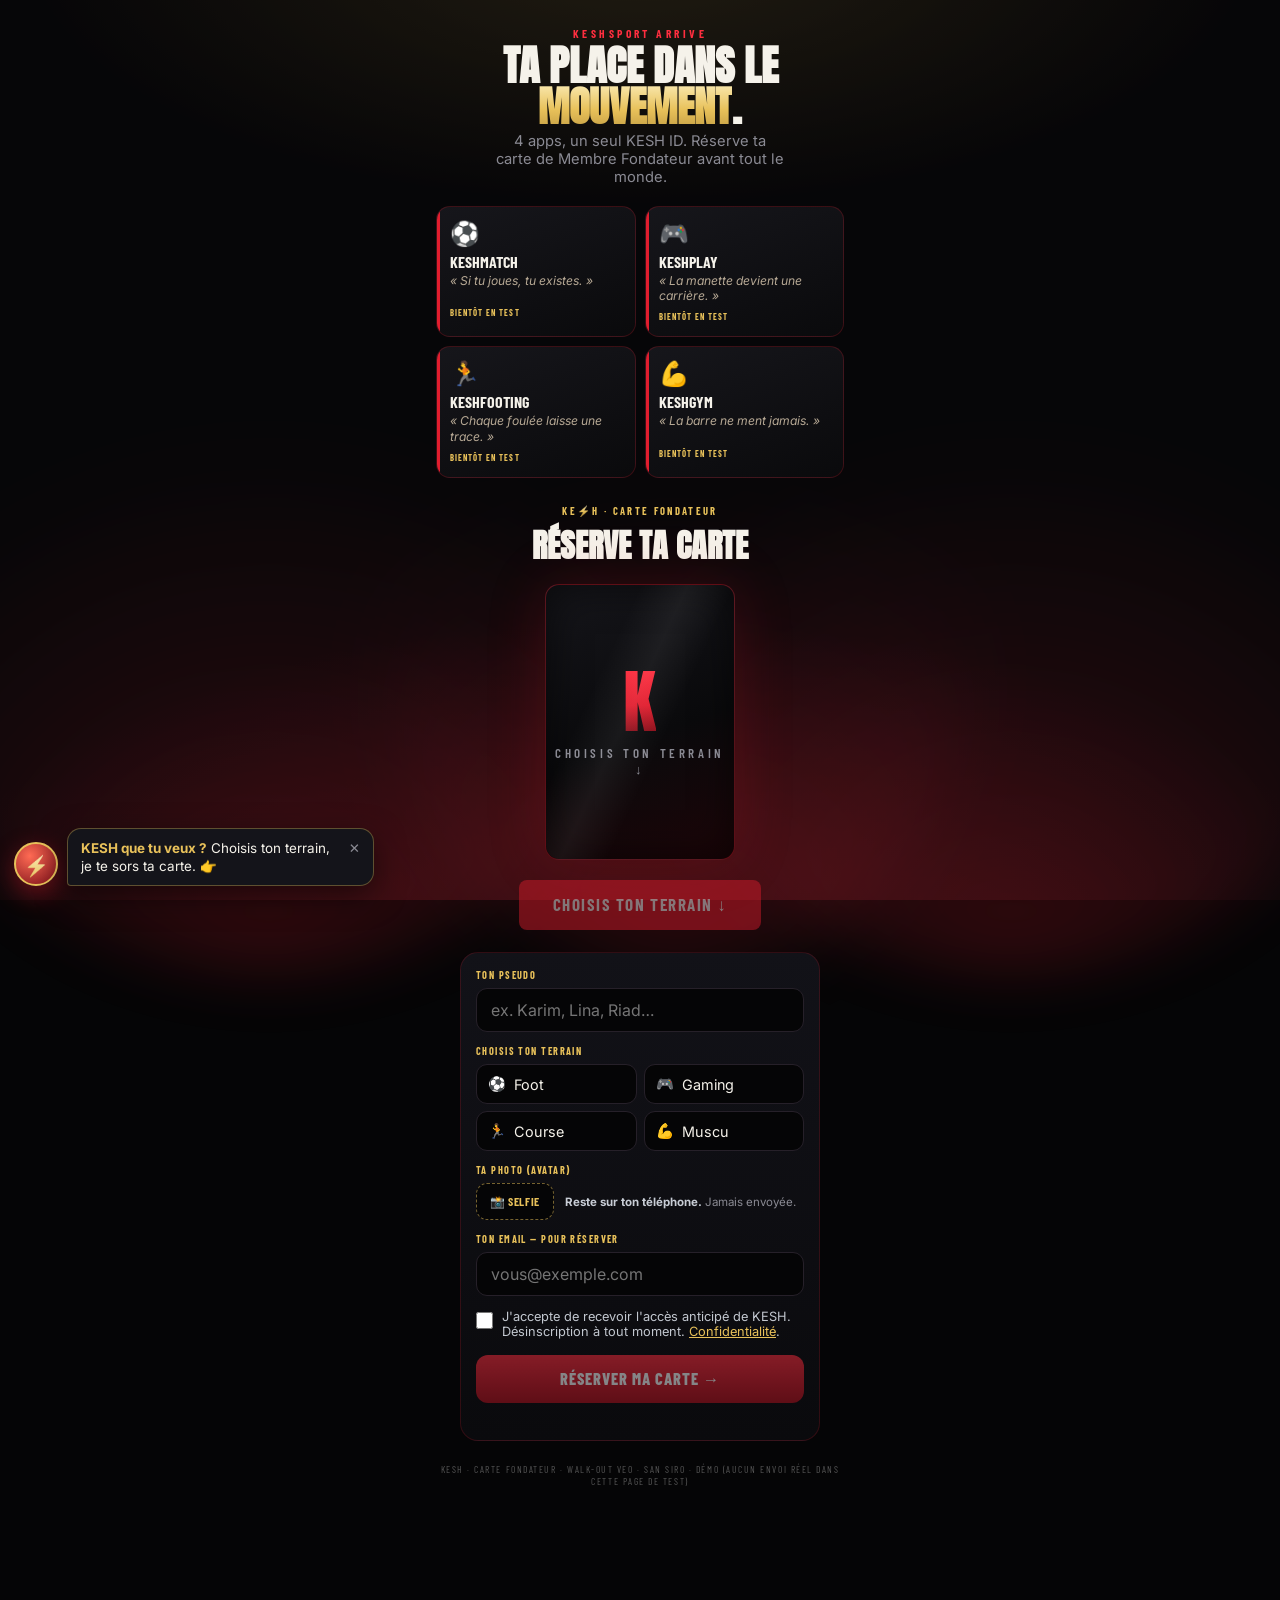
==== carte.html @ b1df979d "feat(carte): présentation Carte Fondateur — walk-out Veo + art San Siro + carte FUT honnête - page /" ====
<!doctype html>
<html lang="fr">
<head>
<meta charset="utf-8">
<meta name="viewport" content="width=device-width, initial-scale=1, viewport-fit=cover">
<title>KESH — Réserve ta carte de Membre Fondateur</title>
<meta name="robots" content="noindex">
<link rel="icon" href="/favicon.svg" type="image/svg+xml">
<meta name="theme-color" content="#050506">
<link rel="preconnect" href="https://fonts.googleapis.com">
<link rel="preconnect" href="https://fonts.gstatic.com" crossorigin>
<link href="https://fonts.googleapis.com/css2?family=Anton&family=Barlow+Condensed:wght@500;600;700;800&family=Inter:wght@400;500;600&family=JetBrains+Mono:wght@500;700&display=swap" rel="stylesheet">
<style>
  :root{
    --noir:#050506; --rouge:#E11D2E; --rouge-vif:#FF2E3F; --or:#E8C15A; --or-fonce:#B8923B;
    --blanc:#F5F2EA; --gris:#8A8A93;
    --anton:"Anton",sans-serif; --cond:"Barlow Condensed",sans-serif; --sans:"Inter",system-ui,sans-serif; --mono:"JetBrains Mono",monospace;
  }
  *{margin:0;padding:0;box-sizing:border-box}
  body{background:var(--noir);color:var(--blanc);font-family:var(--sans);min-height:100vh;overflow-x:hidden;position:relative;-webkit-font-smoothing:antialiased}
  .wrap{max-width:440px;margin:0 auto;padding:26px 16px 130px;position:relative;z-index:2}
  .bolt{color:transparent;background:linear-gradient(180deg,#fff6cc,var(--or) 55%,var(--or-fonce));-webkit-background-clip:text;background-clip:text}

  /* ===== SCÈNE par app (KeshSport défaut → Match/Play/Course/Muscu) ===== */
  .stadium{position:fixed;inset:0;pointer-events:none;z-index:0;opacity:.6;transition:opacity 1s ease;
    background:radial-gradient(92% 60% at 50% 106%, rgba(225,29,46,.4), transparent 62%),radial-gradient(80% 48% at 50% -6%, rgba(232,193,90,.2), transparent 60%),#08070a}
  .stadium.on{opacity:1}
  .stadium[data-app="KeshMatch"]{background:linear-gradient(180deg,rgba(5,5,6,.68),rgba(5,5,6,.4) 42%,rgba(22,3,6,.86)),url("assets/stade-sansiro.jpg") center/cover no-repeat}
  .stadium[data-app="KeshPlay"]{background:radial-gradient(88% 55% at 50% 104%, rgba(96,128,255,.42), transparent 64%),radial-gradient(70% 48% at 18% 8%, rgba(150,70,255,.32), transparent 60%),#06070f}
  .stadium[data-app="KeshFooting"]{background:radial-gradient(90% 55% at 50% 104%, rgba(255,150,60,.42), transparent 64%),radial-gradient(70% 48% at 82% 6%, rgba(255,90,60,.28), transparent 60%),#0d0805}
  .stadium[data-app="KeshGym"]{background:radial-gradient(86% 55% at 50% 104%, rgba(150,172,205,.34), transparent 64%),radial-gradient(80% 48% at 50% -2%, rgba(120,140,170,.22), transparent 60%),#08090c}
  .stadium.flash{animation:sceneFlash .55s ease}
  @keyframes sceneFlash{0%{filter:brightness(.55)}45%{filter:brightness(1.9)}100%{filter:brightness(1)}}
  .smoke{position:absolute;bottom:-8%;width:58%;height:72%;border-radius:50%;filter:blur(30px);mix-blend-mode:screen;opacity:.6;background:radial-gradient(circle at 50% 100%, rgba(225,29,46,.55), transparent 70%);animation:smoke 8s ease-in-out infinite}
  .smoke.s1{left:-8%}.smoke.s2{right:-8%;animation-delay:2.6s}.smoke.s3{left:30%;width:46%;animation-delay:1.3s;opacity:.45}
  .stadium[data-app="KeshPlay"] .smoke{background:radial-gradient(circle at 50% 100%, rgba(96,128,255,.5), transparent 68%)}
  .stadium[data-app="KeshFooting"] .smoke{background:radial-gradient(circle at 50% 100%, rgba(255,150,60,.5), transparent 68%)}
  .stadium[data-app="KeshGym"] .smoke{background:radial-gradient(circle at 50% 100%, rgba(150,172,205,.4), transparent 68%)}
  @keyframes smoke{0%,100%{transform:translateY(8%) scale(1);opacity:.4}50%{transform:translateY(-9%) scale(1.16);opacity:.78}}

  .eyebrow{font-family:var(--cond);text-transform:uppercase;letter-spacing:.3em;font-size:.72rem;font-weight:700;color:var(--rouge-vif);text-align:center}
  h1{font-family:var(--anton);text-transform:uppercase;text-align:center;font-size:clamp(1.9rem,1.3rem + 3vw,2.6rem);line-height:.98;margin:6px 0 4px}
  .intro-sub{text-align:center;color:var(--gris);font-size:.92rem;max-width:32ch;margin:0 auto 20px}
  .tiles{display:grid;grid-template-columns:1fr 1fr;gap:9px;margin-bottom:26px}
  .tile{background:linear-gradient(160deg,#16161B,#0A0A0C);border:1px solid rgba(225,29,46,.22);border-radius:14px;padding:12px 13px;position:relative;overflow:hidden}
  .tile::after{content:"";position:absolute;left:0;top:0;bottom:0;width:3px;background:var(--rouge)}
  .tile .i{font-size:1.5rem}.tile .n{font-family:var(--cond);font-weight:700;text-transform:uppercase;font-size:1rem;margin:4px 0 2px}
  .tile .s{color:#b6a894;font-size:.76rem;font-style:italic;line-height:1.3;min-height:2.3em}
  .tile .soon{margin-top:6px;display:inline-block;font-family:var(--cond);font-weight:700;letter-spacing:.12em;text-transform:uppercase;font-size:.54rem;color:var(--or)}

  .hookhead{text-align:center;margin-bottom:14px}
  .hookhead .k{font-family:var(--cond);text-transform:uppercase;letter-spacing:.22em;font-size:.66rem;color:var(--or);font-weight:700}
  .hookhead h2{font-family:var(--anton);text-transform:uppercase;font-size:clamp(1.5rem,1.1rem + 2vw,2rem);margin-top:3px}

  .stage{position:relative;width:100%;display:flex;flex-direction:column;align-items:center;z-index:2;min-height:300px;justify-content:center}
  .pack{display:flex;flex-direction:column;align-items:center;gap:20px;animation:packIn .6s ease both}
  @keyframes packIn{from{opacity:0;transform:translateY(20px)}to{opacity:1;transform:none}}
  .pack-visual{width:190px;height:276px;border-radius:14px;position:relative;cursor:pointer;background:linear-gradient(160deg,#16161B 0%,#0A0A0C 55%,#1D0508 100%);border:1px solid rgba(225,29,46,.35);box-shadow:0 0 60px rgba(225,29,46,.18), inset 0 0 40px rgba(0,0,0,.6);display:flex;flex-direction:column;align-items:center;justify-content:center;gap:8px}
  .pack-visual::before{content:"";position:absolute;inset:0;border-radius:14px;background:linear-gradient(115deg,transparent 30%,rgba(255,255,255,.06) 45%,transparent 60%);animation:sheenMove 3.2s ease-in-out infinite}
  .pack-k{font-family:var(--anton);font-size:70px;line-height:1;background:linear-gradient(180deg,var(--rouge-vif),var(--rouge) 55%,#7A0E18);-webkit-background-clip:text;background-clip:text;color:transparent}
  .pack-label{font-family:var(--cond);font-weight:600;font-size:13px;letter-spacing:.28em;color:var(--gris);text-transform:uppercase;text-align:center;padding:0 8px}
  .pack-btn{font-family:var(--cond);font-weight:700;font-size:17px;letter-spacing:.09em;text-transform:uppercase;background:var(--rouge);color:#fff;border:none;padding:14px 34px;border-radius:8px;cursor:pointer;box-shadow:0 8px 30px rgba(225,29,46,.4);transition:transform .15s}
  .pack-btn:hover{transform:scale(1.04)}.pack-btn:disabled{opacity:.45;cursor:not-allowed;box-shadow:none}

  /* ===== CINÉMATIQUE WALK-OUT (vidéo Veo) ===== */
  .cinema{position:fixed;inset:0;z-index:80;background:#000;display:none;align-items:center;justify-content:center}
  .cinema.on{display:flex}
  .cinema video{width:100%;height:100%;object-fit:cover}
  .cinema .skip{position:absolute;bottom:calc(24px + env(safe-area-inset-bottom));right:20px;z-index:2;background:rgba(5,5,6,.6);border:1px solid rgba(245,242,234,.3);color:#fff;font-family:var(--cond);font-weight:700;letter-spacing:.06em;text-transform:uppercase;font-size:.8rem;padding:9px 16px;border-radius:99px;cursor:pointer}

  .card-scene{display:none;perspective:1100px;animation:cardIn .7s cubic-bezier(.2,1.2,.35,1) both}
  .card-scene.on{display:block}
  @keyframes cardIn{from{opacity:0;transform:translateY(60px) scale(.85)}to{opacity:1;transform:none}}
  .card{width:300px;height:466px;position:relative;margin:0 auto;clip-path:polygon(12% 0, 88% 0, 100% 7%, 100% 84%, 50% 100%, 0 84%, 0 7%);
    background:linear-gradient(180deg,#17171C 0%, #0B0B0E 48%, #150307 100%);transition:transform .18s ease;will-change:transform;filter:drop-shadow(0 24px 44px rgba(0,0,0,.75));overflow:hidden}
  .card::before{content:"";position:absolute;inset:0;padding:2px;clip-path:polygon(12% 0, 88% 0, 100% 7%, 100% 84%, 50% 100%, 0 84%, 0 7%);background:linear-gradient(160deg,var(--or) 0%, #6E5620 40%, var(--or) 70%, #FFF3C9 100%);-webkit-mask:linear-gradient(#000 0 0) content-box, linear-gradient(#000 0 0);-webkit-mask-composite:xor;mask-composite:exclude;z-index:5}
  .card.fond::before{background:linear-gradient(160deg,#FFF3C9, var(--rouge) 45%, var(--or) 75%, #FFF3C9)}
  .cardbg{position:absolute;inset:0;z-index:0;background-image:url("assets/avatars/kesh-foot-h-sansiro-web.jpg");background-size:cover;background-position:center 22%;opacity:0;transition:opacity .5s}
  .card[data-app="KeshMatch"] .cardbg{opacity:1}
  .card-scrim{position:absolute;inset:0;z-index:1;background:linear-gradient(180deg,rgba(5,5,6,.35) 0%,transparent 26%,transparent 46%,rgba(5,5,6,.78) 74%,rgba(5,5,6,.92) 100%)}
  .selfie-inset{position:absolute;top:20px;right:20px;width:52px;height:52px;border-radius:50%;object-fit:cover;border:2px solid var(--or);z-index:4;display:none;box-shadow:0 4px 14px rgba(0,0,0,.6)}
  .card.has-selfie .selfie-inset{display:block}
  .sheen{position:absolute;inset:0;pointer-events:none;clip-path:polygon(12% 0, 88% 0, 100% 7%, 100% 84%, 50% 100%, 0 84%, 0 7%);background:linear-gradient(115deg,transparent 35%,rgba(255,255,255,.09) 48%,transparent 62%);animation:sheenMove 4.5s ease-in-out infinite;z-index:4}
  @keyframes sheenMove{0%,100%{transform:translateX(-70%)}50%{transform:translateX(70%)}}

  .note-block{position:absolute;top:26px;left:22px;text-align:center;z-index:3}
  .note{font-family:var(--anton);font-size:50px;line-height:.9;background:linear-gradient(180deg,#FFF3C9,var(--or) 55%,var(--or-fonce));-webkit-background-clip:text;background-clip:text;color:transparent;filter:drop-shadow(0 2px 6px rgba(0,0,0,.7))}
  .tier{font-family:var(--cond);font-weight:700;font-size:11px;letter-spacing:.14em;color:var(--or);text-transform:uppercase}
  .flag{font-size:18px;margin-top:3px}
  .kesh-mini{position:absolute;top:28px;left:0;right:0;text-align:center;z-index:3;font-family:var(--cond);font-weight:700;letter-spacing:.2em;font-size:.7rem;color:#e6dccb}
  .soon-badge{position:absolute;top:44%;left:50%;transform:translate(-50%,-50%);z-index:3;font-family:var(--cond);font-weight:700;letter-spacing:.1em;text-transform:uppercase;font-size:.82rem;color:var(--or);border:1px solid rgba(232,193,90,.5);border-radius:10px;padding:9px 15px;background:rgba(5,5,6,.72);display:none;text-align:center;line-height:1.4}
  .card[data-teaser="1"] .soon-badge{display:block}
  .card[data-teaser="1"] .cardbg{opacity:0}

  .card-body{position:absolute;left:0;right:0;bottom:20px;padding:0 26px;text-align:center;z-index:3}
  .p-name{font-family:var(--anton);font-size:27px;letter-spacing:.03em;text-transform:uppercase;background:linear-gradient(90deg,var(--blanc) 30%, var(--rouge-vif));-webkit-background-clip:text;background-clip:text;color:transparent;min-height:1em;filter:drop-shadow(0 2px 8px rgba(0,0,0,.8))}
  .p-sub{font-family:var(--cond);font-weight:600;font-size:12px;letter-spacing:.2em;color:#c9d0d8;text-transform:uppercase;margin-top:1px}
  .divider{width:60%;height:1px;margin:9px auto;background:linear-gradient(90deg,transparent,var(--or),transparent)}
  .stats{display:grid;grid-template-columns:repeat(3,1fr);gap:5px 4px}
  .stat{display:flex;align-items:baseline;justify-content:center;gap:5px}
  .stat b{font-family:var(--anton);font-size:13px;color:#e6dccb;font-weight:400}
  .stat span{font-family:var(--cond);font-weight:600;font-size:11px;letter-spacing:.1em;color:#c9d0d8}
  .how{margin-top:8px;background:rgba(5,5,6,.5);border:1px solid rgba(232,193,90,.5);color:var(--or);font-family:var(--cond);font-weight:700;font-size:11px;letter-spacing:.08em;text-transform:uppercase;padding:6px 12px;border-radius:99px;cursor:pointer}

  .panel{width:100%;max-width:360px;margin:22px auto 0;background:linear-gradient(180deg,#121218,#0a0a0d);border:1px solid rgba(225,29,46,.18);border-radius:18px;padding:16px 15px;position:relative;z-index:2}
  .field{margin-bottom:13px}.field:last-child{margin-bottom:0}
  label.l{display:block;font-family:var(--cond);font-weight:700;letter-spacing:.14em;text-transform:uppercase;font-size:.64rem;color:var(--or);margin-bottom:7px}
  input[type=text],input[type=email]{width:100%;background:var(--noir);border:1px solid #262029;border-radius:11px;color:#fff;font-family:inherit;font-size:1rem;padding:.7rem .9rem;outline:none}
  input:focus{border-color:var(--rouge-vif);box-shadow:0 0 0 3px rgba(225,29,46,.18)}
  .chips{display:grid;grid-template-columns:1fr 1fr;gap:7px}
  .chip{display:flex;align-items:center;gap:8px;background:var(--noir);border:1px solid #262029;border-radius:11px;padding:10px 11px;cursor:pointer;font-size:.9rem;-webkit-tap-highlight-color:transparent;transition:border-color .15s,background .15s}
  .chip.on{border-color:var(--rouge-vif);background:linear-gradient(180deg,rgba(225,29,46,.16),rgba(225,29,46,.04))}
  .selfie{display:flex;align-items:center;gap:11px}
  .selfie .btn{flex:0 0 auto;display:inline-flex;align-items:center;gap:7px;background:var(--noir);border:1px dashed rgba(232,193,90,.5);border-radius:11px;padding:10px 13px;cursor:pointer;color:var(--or);font-family:var(--cond);font-weight:700;letter-spacing:.05em;text-transform:uppercase;font-size:.74rem}
  .selfie input{display:none}.selfie .hint{font-size:.72rem;color:var(--gris)}.selfie .hint b{color:#c8cdd6}
  .consent{display:flex;gap:9px;align-items:flex-start;font-size:.8rem;color:#c2c7cf}
  .consent input{margin-top:3px;width:17px;height:17px;flex:none;accent-color:var(--rouge)}.consent a{color:var(--or)}
  .cta-res{width:100%;margin-top:3px;border:0;border-radius:12px;padding:14px;cursor:pointer;font-family:var(--cond);text-transform:uppercase;letter-spacing:.06em;font-weight:800;font-size:1.02rem;color:#fff;background:linear-gradient(180deg,var(--rouge-vif),#B3121F);box-shadow:0 10px 26px rgba(225,29,46,.34)}
  .cta-res:disabled{opacity:.5;box-shadow:none;cursor:not-allowed}
  .msg{min-height:1em;font-size:.8rem;text-align:center;margin-top:8px;color:var(--gris)}.msg.err{color:#ff8a9c}
  .success{display:none;text-align:center}.success.on{display:block}
  .success .big{font-family:var(--anton);text-transform:uppercase;font-size:1.4rem;color:transparent;background:linear-gradient(180deg,#fff6cc,var(--or) 55%,var(--or-fonce));-webkit-background-clip:text;background-clip:text;margin-bottom:4px}
  .success p{color:#c2c7cf;font-size:.88rem;margin-bottom:8px}
  .fond-hint{font-size:.78rem;color:var(--or);background:rgba(232,193,90,.08);border:1px solid rgba(232,193,90,.3);border-radius:10px;padding:9px 11px;margin-top:10px;line-height:1.4}
  .share{display:flex;justify-content:center;gap:9px;margin-top:12px;flex-wrap:wrap}
  .share a,.share button{display:inline-flex;align-items:center;gap:6px;border:1px solid #262029;background:var(--noir);color:var(--blanc);border-radius:11px;padding:9px 13px;font-family:var(--cond);font-weight:700;letter-spacing:.04em;text-transform:uppercase;font-size:.74rem;cursor:pointer;text-decoration:none}
  .formwrap.hide{display:none}

  .assist{position:fixed;left:14px;bottom:calc(14px + env(safe-area-inset-bottom));z-index:40;display:flex;align-items:flex-end;gap:9px;max-width:min(90vw,360px)}
  .assist-av{flex:none;width:44px;height:44px;border-radius:50%;background:radial-gradient(circle at 35% 30%, #FF6B54, #7A0E18);border:2px solid var(--or);display:grid;place-items:center;cursor:pointer;box-shadow:0 8px 24px rgba(225,29,46,.4)}
  .assist-av b{font-family:var(--anton);font-size:20px;color:transparent;background:linear-gradient(180deg,#fff6cc,var(--or));-webkit-background-clip:text;background-clip:text}
  .assist-bulle{background:#14141a;border:1px solid rgba(232,193,90,.35);border-radius:14px 14px 14px 4px;padding:10px 13px;font-size:.84rem;line-height:1.35;box-shadow:0 10px 30px rgba(0,0,0,.5);transition:opacity .3s, transform .3s}
  .assist-bulle.hide{opacity:0;transform:translateY(8px);pointer-events:none}
  .assist-bulle .sig{color:var(--or);font-weight:700}.assist-bulle .x{float:right;color:var(--gris);cursor:pointer;margin-left:8px}

  .tuto{position:fixed;inset:0;z-index:90;background:rgba(5,5,6,.92);display:none;align-items:center;justify-content:center;padding:20px;backdrop-filter:blur(4px)}
  .tuto.on{display:flex}
  .tuto-box{max-width:340px;width:100%;text-align:center}
  .tuto-box h3{font-family:var(--anton);text-transform:uppercase;font-size:1.4rem;margin-bottom:4px}
  .tuto-box .lead{color:var(--gris);font-size:.86rem;margin-bottom:18px}
  .tuto-note{font-family:var(--anton);font-size:76px;line-height:1;background:linear-gradient(180deg,#FFF3C9,var(--or) 55%,var(--or-fonce));-webkit-background-clip:text;background-clip:text;color:transparent}
  .tuto-tier{font-family:var(--cond);font-weight:700;letter-spacing:.2em;text-transform:uppercase;font-size:.9rem;margin-top:2px;transition:color .3s}
  .tuto-track{height:9px;background:#1a1a20;border-radius:99px;margin:16px 0 6px;overflow:hidden}
  .tuto-fill{height:100%;width:0;border-radius:99px;background:linear-gradient(90deg,#7A0E18,var(--rouge-vif),var(--or))}
  .tuto-steps{text-align:left;margin:14px 0;font-size:.82rem;color:#c2c7cf;line-height:1.7}.tuto-steps b{color:var(--or)}
  .tuto-close{margin-top:8px;background:var(--rouge);color:#fff;border:0;border-radius:10px;padding:11px 22px;font-family:var(--cond);font-weight:700;letter-spacing:.08em;text-transform:uppercase;cursor:pointer}

  .tag{text-align:center;font-family:var(--cond);font-size:.6rem;letter-spacing:.16em;text-transform:uppercase;color:#555;margin-top:22px}
  @media (prefers-reduced-motion:reduce){*,*::before,*::after{animation-duration:.01ms !important;animation-iteration-count:1 !important;transition:none !important}}
</style>
</head>
<body>
<div class="stadium" id="stadium"><div class="smoke s1"></div><div class="smoke s2"></div><div class="smoke s3"></div></div>

<div class="cinema" id="cinema">
  <video id="walkoutVid" src="assets/avatars/walkout-web.mp4" poster="assets/avatars/walkout-poster.jpg" muted playsinline preload="auto"></video>
  <button class="skip" id="skipBtn" type="button">Passer ⏭</button>
</div>

<div class="wrap">
  <p class="eyebrow">KeshSport arrive</p>
  <h1>Ta place dans le <span class="bolt">mouvement</span>.</h1>
  <p class="intro-sub">4 apps, un seul KESH ID. Réserve ta carte de Membre Fondateur avant tout le monde.</p>
  <div class="tiles">
    <div class="tile"><div class="i">⚽</div><div class="n">KeshMatch</div><div class="s">« Si tu joues, tu existes. »</div><div class="soon">bientôt en test</div></div>
    <div class="tile"><div class="i">🎮</div><div class="n">KeshPlay</div><div class="s">« La manette devient une carrière. »</div><div class="soon">bientôt en test</div></div>
    <div class="tile"><div class="i">🏃</div><div class="n">KeshFooting</div><div class="s">« Chaque foulée laisse une trace. »</div><div class="soon">bientôt en test</div></div>
    <div class="tile"><div class="i">💪</div><div class="n">KeshGym</div><div class="s">« La barre ne ment jamais. »</div><div class="soon">bientôt en test</div></div>
  </div>

  <div class="hookhead"><div class="k">KE<span class="bolt">⚡</span>H · Carte Fondateur</div><h2>Réserve ta carte</h2></div>

  <div class="stage">
    <div class="pack" id="pack">
      <div class="pack-visual" id="packVisual"><div class="pack-k">K</div><div class="pack-label" id="packLabel">Choisis ton terrain ↓</div></div>
      <button class="pack-btn" id="packBtn" disabled>Choisis ton terrain ↓</button>
    </div>
    <div class="card-scene" id="cardScene">
      <div class="card" id="card" data-app="KeshMatch" data-teaser="0">
        <div class="cardbg"></div>
        <div class="card-scrim"></div>
        <div class="kesh-mini">KE<span class="bolt">⚡</span>H</div>
        <div class="note-block"><div class="note">65</div><div class="tier">Bronze</div><div class="flag">🇩🇿</div></div>
        <img class="selfie-inset" id="selfieInset" alt="">
        <div class="soon-badge" id="soonBadge">🔒 Carte<br>bientôt</div>
        <div class="card-body">
          <div class="p-name" id="pname">TON PSEUDO</div>
          <div class="p-sub" id="psub">Membre Fondateur · Foot</div>
          <div class="divider"></div>
          <div class="stats" id="stats"></div>
          <button class="how" id="howBtn" type="button">⚡ Comment ma note monte ?</button>
        </div>
        <div class="sheen"></div>
      </div>
    </div>
  </div>

  <div class="panel">
    <div class="formwrap" id="formwrap">
      <div class="field"><label class="l" for="pseudo">Ton pseudo</label><input id="pseudo" type="text" maxlength="12" placeholder="ex. Karim, Lina, Riad…" autocomplete="off"></div>
      <div class="field"><label class="l">Choisis ton terrain</label>
        <div class="chips" id="chips">
          <div class="chip" data-app="KeshMatch" data-t="Foot"><span>⚽</span> Foot</div>
          <div class="chip" data-app="KeshPlay" data-t="Gaming"><span>🎮</span> Gaming</div>
          <div class="chip" data-app="KeshFooting" data-t="Course"><span>🏃</span> Course</div>
          <div class="chip" data-app="KeshGym" data-t="Muscu"><span>💪</span> Muscu</div>
        </div>
      </div>
      <div class="field"><label class="l">Ta photo (avatar)</label>
        <div class="selfie"><label class="btn" for="selfie">📸 Selfie</label><input id="selfie" type="file" accept="image/*"><span class="hint"><b>Reste sur ton téléphone.</b> Jamais envoyée.</span></div>
      </div>
      <div class="field"><label class="l" for="email">Ton email — pour réserver</label><input id="email" type="email" inputmode="email" autocomplete="email" placeholder="vous@exemple.com"></div>
      <div class="field"><label class="consent"><input id="consent" type="checkbox"><span>J'accepte de recevoir l'accès anticipé de KESH. Désinscription à tout moment. <a href="/confidentialite.html">Confidentialité</a>.</span></label></div>
      <button class="cta-res" id="reserve" disabled>Réserver ma carte →</button>
      <p class="msg" id="msg"></p>
    </div>
    <div class="success" id="successBox">
      <div class="big">⚡ Tu es Membre Fondateur</div>
      <p>Ta carte est réservée. On te prévient en avant‑première le 1ᵉʳ novembre.</p>
      <div class="fond-hint">🏆 <b>Parraine 10 amis</b> → ta carte passe en <b>design Fondateur doré</b> + <b>+10 de note</b> d'un coup, avec l'animation. On te préviendra.</div>
      <div class="share" id="share"><a id="sh-wa" href="#" target="_blank" rel="noopener">WhatsApp</a><a id="sh-x" href="#" target="_blank" rel="noopener">X</a><button id="sh-cp" type="button">Copier le lien</button></div>
    </div>
  </div>
  <p class="tag">KESH · Carte Fondateur · walk-out Veo · San Siro · démo (aucun envoi réel dans cette page de test)</p>
</div>

<div class="assist"><div class="assist-av" id="assistAv"><b>⚡</b></div><div class="assist-bulle" id="assistBulle"><span class="x" id="assistX">✕</span><span class="sig">KESH que tu veux ?</span> Choisis ton terrain, je te sors ta carte. 👉</div></div>

<div class="tuto" id="tuto"><div class="tuto-box"><h3>Ta note est vivante</h3><p class="lead">Plus tu joues, plus elle monte. Regarde 👇</p>
  <div class="tuto-note" id="tNote">65</div><div class="tuto-tier" id="tTier">Bronze</div>
  <div class="tuto-track"><div class="tuto-fill" id="tFill"></div></div>
  <div class="tuto-steps">⚽ <b>Tu joues</b> un match noté → +<br>🗳️ <b>Tes adversaires te notent</b> (jamais tes potes) → +<br>📈 <b>Tes stats se débloquent</b> et montent<br>💤 <b>Tu disparais ?</b> Ta note redescend — une carte est une forme, pas un trophée.</div>
  <button class="tuto-close" id="tClose">J'ai capté ⚡</button></div></div>

<script>
(function(){
  var $=function(id){return document.getElementById(id);};
  var reduced=matchMedia("(prefers-reduced-motion: reduce)").matches;
  var APPS={
    KeshMatch:{terrain:"Foot",full:true,stats:["VIT","TIR","PAS","DRI","DÉF","PHY"]},
    KeshPlay:{terrain:"Gaming",full:false,stats:["VIS","RÉF","STR","VIT","MEN","CLU"]},
    KeshFooting:{terrain:"Course",full:false,stats:["END","VIT","ALL","DÉN","RÉC","MEN"]},
    KeshGym:{terrain:"Muscu",full:false,stats:["FRC","EXP","VOL","END","TEC","MEN"]}
  };
  var st={pseudo:"",app:null,revealed:false,selfie:false};

  function drawCard(){
    var a=st.app?APPS[st.app]:null;
    $("pname").textContent=st.pseudo.trim()?st.pseudo.toUpperCase():"TON PSEUDO";
    if(!a){ $("psub").textContent="Membre Fondateur · KeshSport"; $("stats").innerHTML=""; $("card").setAttribute("data-app","KeshSport"); $("card").setAttribute("data-teaser","0"); return; }
    $("psub").textContent="Membre Fondateur · "+a.terrain;
    $("stats").innerHTML=a.stats.map(function(s){return '<div class="stat"><b>🔒</b><span>'+s+'</span></div>';}).join("");
    $("card").setAttribute("data-app",st.app);
    $("card").setAttribute("data-teaser",a.full?"0":"1");
    $("soonBadge").innerHTML="🔒 Carte "+st.app.replace("Kesh","")+"<br>bientôt";
  }
  function checkPack(){ var ok=st.pseudo.trim().length>=2 && st.app; $("packBtn").disabled=!ok;
    $("packBtn").textContent=ok?"Ouvrir mon pack ⚡":(st.app?"Ton pseudo ↑":"Choisis ton terrain ↓");
    $("packLabel").textContent=st.app?("Pack "+APPS[st.app].terrain):"Choisis ton terrain ↓"; }

  $("pseudo").addEventListener("input",function(e){ st.pseudo=e.target.value; drawCard(); checkPack(); checkReserve(); });
  Array.prototype.forEach.call(document.querySelectorAll("#chips .chip"),function(c){
    c.addEventListener("click",function(){
      document.querySelectorAll("#chips .chip").forEach(function(x){x.classList.remove("on");}); c.classList.add("on");
      st.app=c.getAttribute("data-app");
      var sd=$("stadium"); sd.classList.add("on"); sd.setAttribute("data-app",st.app);
      sd.classList.remove("flash"); void sd.offsetWidth; sd.classList.add("flash");
      drawCard(); checkPack();
    });
  });
  $("selfie").addEventListener("change",function(e){
    var f=e.target.files&&e.target.files[0]; if(!f)return;
    var r=new FileReader(); r.onload=function(ev){ $("selfieInset").src=ev.target.result; $("card").classList.add("has-selfie"); st.selfie=true; }; r.readAsDataURL(f);
  });

  function openPack(){ if($("packBtn").disabled)return;
    $("pack").style.display="none"; $("stadium").classList.add("on");
    // walk-out vidéo uniquement pour KeshMatch (le seul avec sa cinématique), sinon carte directe
    if(st.app==="KeshMatch" && !reduced){
      var cin=$("cinema"), v=$("walkoutVid"); cin.classList.add("on");
      var go=function(){ cin.classList.remove("on"); try{v.pause();}catch(e){} showCard(); };
      v.currentTime=0; var p=v.play(); if(p&&p.catch)p.catch(function(){ go(); });
      v.onended=go; $("skipBtn").onclick=go;
    } else { showCard(); }
  }
  function showCard(){ $("cardScene").classList.add("on"); st.revealed=true; drawCard();
    $("cardScene").scrollIntoView({behavior:"smooth",block:"center"}); }
  $("packBtn").addEventListener("click",openPack); $("packVisual").addEventListener("click",openPack);

  var card=$("card");
  document.addEventListener("mousemove",function(e){ if(!st.revealed||reduced)return; var r=card.getBoundingClientRect();
    var x=(e.clientX-r.left-r.width/2)/(r.width/2), y=(e.clientY-r.top-r.height/2)/(r.height/2);
    if(Math.abs(x)<2&&Math.abs(y)<2) card.style.transform="rotateY("+(x*6)+"deg) rotateX("+(-y*6)+"deg)"; });

  var reEmail=/^[^@\s]+@[^@\s]+\.[^@\s]+$/;
  function checkReserve(){ $("reserve").disabled=!(st.pseudo.trim().length>=2 && st.app && reEmail.test($("email").value.trim()) && $("consent").checked); }
  $("email").addEventListener("input",checkReserve); $("consent").addEventListener("change",checkReserve);
  $("reserve").addEventListener("click",function(){ if($("reserve").disabled)return;
    if(!st.revealed) openPack();
    $("formwrap").classList.add("hide"); $("successBox").classList.add("on");
    var url="https://keshentreprise.com", txt="Je suis Membre Fondateur de KESH ⚡ ("+st.app+"). Réserve ta carte 👉 ";
    $("sh-wa").href="https://wa.me/?text="+encodeURIComponent(txt+url);
    $("sh-x").href="https://twitter.com/intent/tweet?text="+encodeURIComponent(txt)+"&url="+encodeURIComponent(url);
    $("successBox").scrollIntoView({behavior:"smooth",block:"center"}); });
  $("sh-cp").addEventListener("click",function(){ if(navigator.clipboard) navigator.clipboard.writeText("https://keshentreprise.com").then(function(){ $("sh-cp").textContent="Copié ✓"; }); });

  $("assistX").addEventListener("click",function(){ $("assistBulle").classList.add("hide"); });
  $("assistAv").addEventListener("click",function(){ $("assistBulle").classList.toggle("hide"); });

  function runTuto(){ $("tuto").classList.add("on");
    var target=94, tiers=[[65,"Bronze","#CD7F32"],[75,"Argent","#C0C7D0"],[85,"Or","#E8C15A"]];
    $("tFill").style.width="0"; $("tNote").textContent="65"; $("tTier").textContent="Bronze"; $("tTier").style.color="#CD7F32";
    if(reduced){ $("tNote").textContent=target; $("tTier").textContent="Or"; $("tTier").style.color="#E8C15A"; $("tFill").style.width="100%"; return; }
    var t0=null; function step(ts){ if(!t0)t0=ts; var p=Math.min(1,(ts-t0)/2600), val=Math.round(65+(target-65)*p);
      $("tNote").textContent=val; $("tFill").style.width=(p*100)+"%";
      var tier=tiers[0]; for(var i=0;i<tiers.length;i++){ if(val>=tiers[i][0]) tier=tiers[i]; }
      $("tTier").textContent=tier[1]; $("tTier").style.color=tier[2]; if(p<1) requestAnimationFrame(step); }
    requestAnimationFrame(step); }
  $("howBtn").addEventListener("click",runTuto); $("tClose").addEventListener("click",function(){ $("tuto").classList.remove("on"); });

  drawCard(); checkPack();
})();
</script>
</body>
</html>
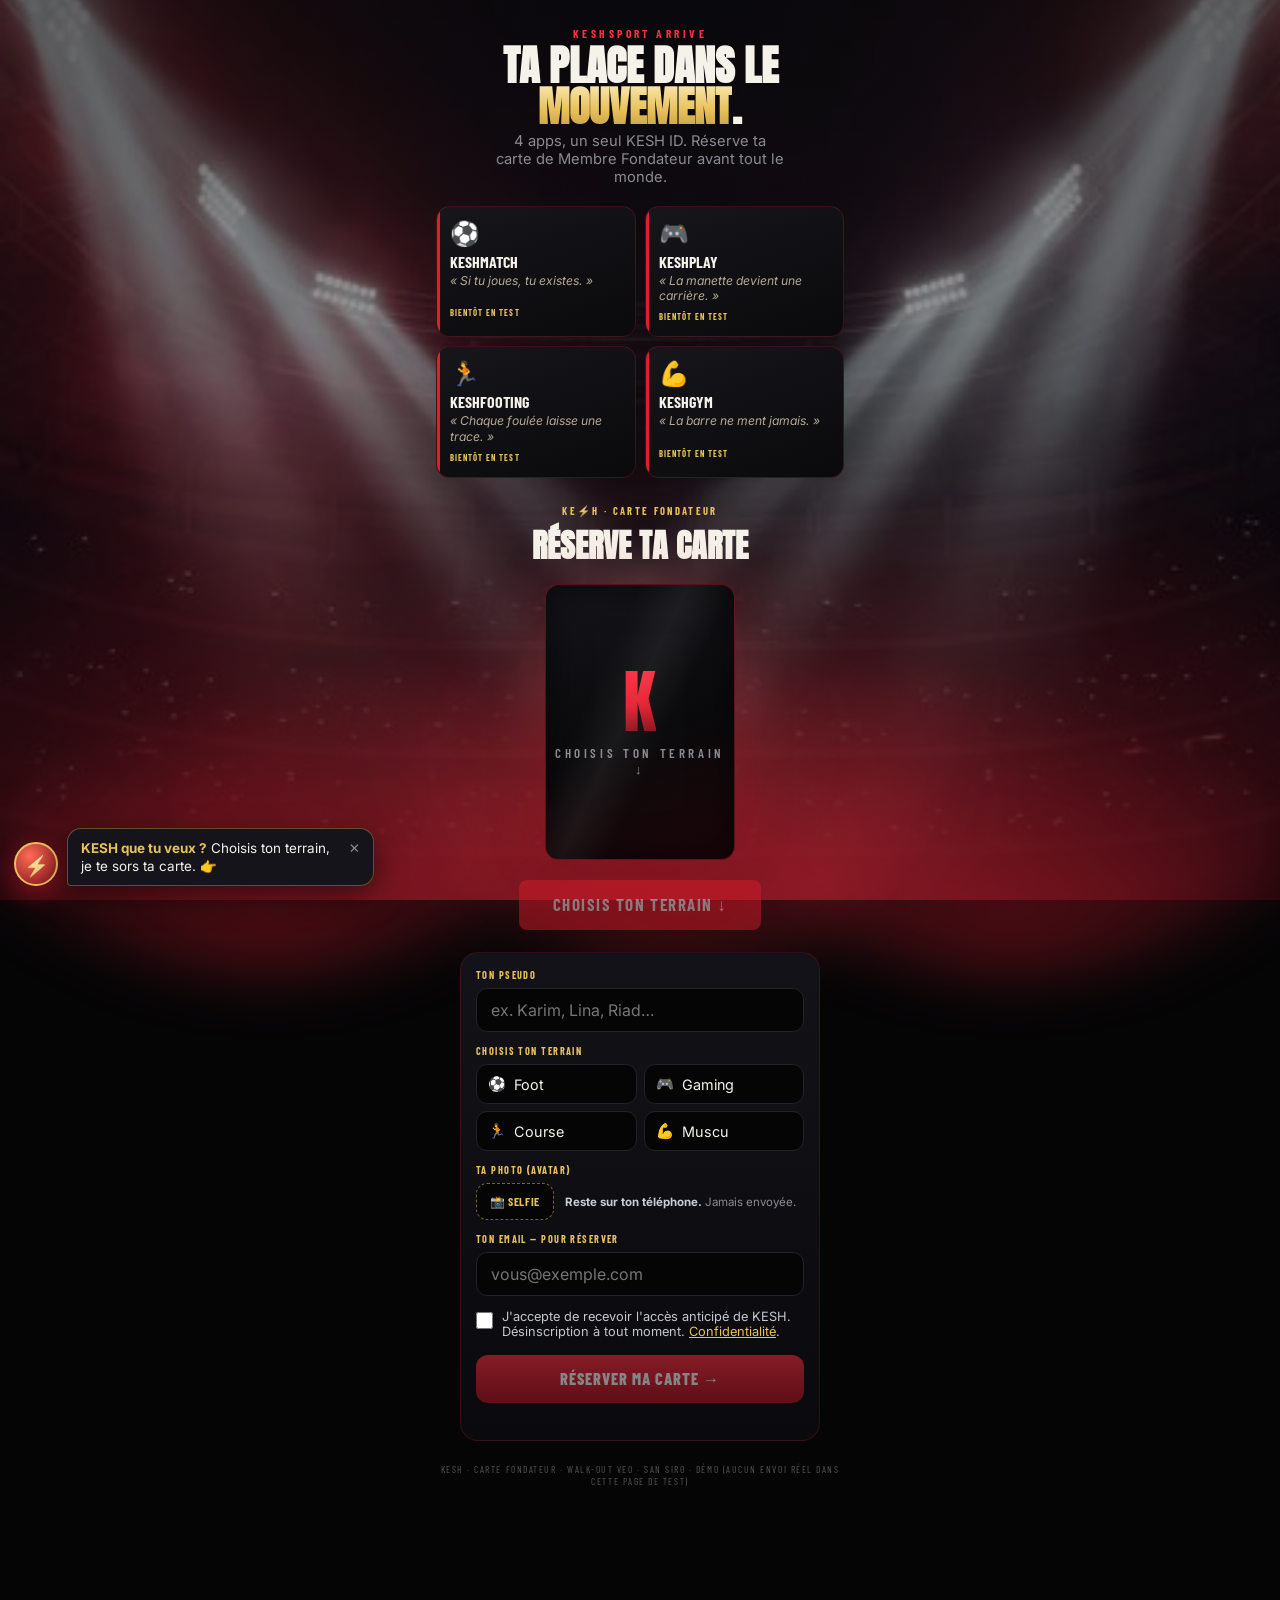
==== commit bd4f3b4c: "fix(carte): San Siro en fond de page dès le chargement + design carte change par app (liseré/ambianc" ====
--- a/carte.html
+++ b/carte.html
@@ -22,13 +22,15 @@
   .bolt{color:transparent;background:linear-gradient(180deg,#fff6cc,var(--or) 55%,var(--or-fonce));-webkit-background-clip:text;background-clip:text}
 
   /* ===== SCÈNE par app (KeshSport défaut → Match/Play/Course/Muscu) ===== */
-  .stadium{position:fixed;inset:0;pointer-events:none;z-index:0;opacity:.6;transition:opacity 1s ease;
-    background:radial-gradient(92% 60% at 50% 106%, rgba(225,29,46,.4), transparent 62%),radial-gradient(80% 48% at 50% -6%, rgba(232,193,90,.2), transparent 60%),#08070a}
-  .stadium.on{opacity:1}
-  .stadium[data-app="KeshMatch"]{background:linear-gradient(180deg,rgba(5,5,6,.68),rgba(5,5,6,.4) 42%,rgba(22,3,6,.86)),url("assets/stade-sansiro.jpg") center/cover no-repeat}
-  .stadium[data-app="KeshPlay"]{background:radial-gradient(88% 55% at 50% 104%, rgba(96,128,255,.42), transparent 64%),radial-gradient(70% 48% at 18% 8%, rgba(150,70,255,.32), transparent 60%),#06070f}
-  .stadium[data-app="KeshFooting"]{background:radial-gradient(90% 55% at 50% 104%, rgba(255,150,60,.42), transparent 64%),radial-gradient(70% 48% at 82% 6%, rgba(255,90,60,.28), transparent 60%),#0d0805}
-  .stadium[data-app="KeshGym"]{background:radial-gradient(86% 55% at 50% 104%, rgba(150,172,205,.34), transparent 64%),radial-gradient(80% 48% at 50% -2%, rgba(120,140,170,.22), transparent 60%),#08090c}
+  /* Fond de TOUTE la page = le San Siro généré, visible dès le chargement */
+  .stadium{position:fixed;inset:0;pointer-events:none;z-index:0;opacity:1;
+    background:linear-gradient(180deg,rgba(5,5,6,.64),rgba(5,5,6,.38) 42%,rgba(18,3,6,.9)),url("assets/stade-sansiro.jpg") center/cover no-repeat}
+  /* La couleur d'ambiance change selon l'app choisie */
+  .stadium::before{content:"";position:absolute;inset:0;transition:background .5s;
+    background:radial-gradient(94% 58% at 50% 106%, var(--amb,rgba(225,29,46,.5)), transparent 62%)}
+  .stadium[data-app="KeshPlay"]{--amb:rgba(96,128,255,.55)}
+  .stadium[data-app="KeshFooting"]{--amb:rgba(255,150,60,.55)}
+  .stadium[data-app="KeshGym"]{--amb:rgba(150,172,205,.46)}
   .stadium.flash{animation:sceneFlash .55s ease}
   @keyframes sceneFlash{0%{filter:brightness(.55)}45%{filter:brightness(1.9)}100%{filter:brightness(1)}}
   .smoke{position:absolute;bottom:-8%;width:58%;height:72%;border-radius:50%;filter:blur(30px);mix-blend-mode:screen;opacity:.6;background:radial-gradient(circle at 50% 100%, rgba(225,29,46,.55), transparent 70%);animation:smoke 8s ease-in-out infinite}
@@ -75,6 +77,14 @@
     background:linear-gradient(180deg,#17171C 0%, #0B0B0E 48%, #150307 100%);transition:transform .18s ease;will-change:transform;filter:drop-shadow(0 24px 44px rgba(0,0,0,.75));overflow:hidden}
   .card::before{content:"";position:absolute;inset:0;padding:2px;clip-path:polygon(12% 0, 88% 0, 100% 7%, 100% 84%, 50% 100%, 0 84%, 0 7%);background:linear-gradient(160deg,var(--or) 0%, #6E5620 40%, var(--or) 70%, #FFF3C9 100%);-webkit-mask:linear-gradient(#000 0 0) content-box, linear-gradient(#000 0 0);-webkit-mask-composite:xor;mask-composite:exclude;z-index:5}
   .card.fond::before{background:linear-gradient(160deg,#FFF3C9, var(--rouge) 45%, var(--or) 75%, #FFF3C9)}
+  /* Le DESIGN de la carte change selon l'app (liseré + halo) */
+  .card[data-app="KeshPlay"]::before{background:linear-gradient(160deg,#8ba4ff 0%,#3a4a8e 40%,#8ba4ff 70%,#e6ecff 100%)}
+  .card[data-app="KeshFooting"]::before{background:linear-gradient(160deg,#ffcf9e 0%,#b8712b 40%,#ffcf9e 70%,#fff3e0 100%)}
+  .card[data-app="KeshGym"]::before{background:linear-gradient(160deg,#cdd6e2 0%,#7a8798 40%,#cdd6e2 70%,#ffffff 100%)}
+  .card[data-teaser="1"]{background:linear-gradient(180deg,#141019 0%,#0b0b12 48%,#0a0a10 100%)}
+  .card[data-app="KeshPlay"][data-teaser="1"]{box-shadow:0 24px 44px rgba(0,0,0,.7),inset 0 0 80px rgba(96,128,255,.18)}
+  .card[data-app="KeshFooting"][data-teaser="1"]{box-shadow:0 24px 44px rgba(0,0,0,.7),inset 0 0 80px rgba(255,150,60,.16)}
+  .card[data-app="KeshGym"][data-teaser="1"]{box-shadow:0 24px 44px rgba(0,0,0,.7),inset 0 0 80px rgba(150,172,205,.14)}
   .cardbg{position:absolute;inset:0;z-index:0;background-image:url("assets/avatars/kesh-foot-h-sansiro-web.jpg");background-size:cover;background-position:center 22%;opacity:0;transition:opacity .5s}
   .card[data-app="KeshMatch"] .cardbg{opacity:1}
   .card-scrim{position:absolute;inset:0;z-index:1;background:linear-gradient(180deg,rgba(5,5,6,.35) 0%,transparent 26%,transparent 46%,rgba(5,5,6,.78) 74%,rgba(5,5,6,.92) 100%)}
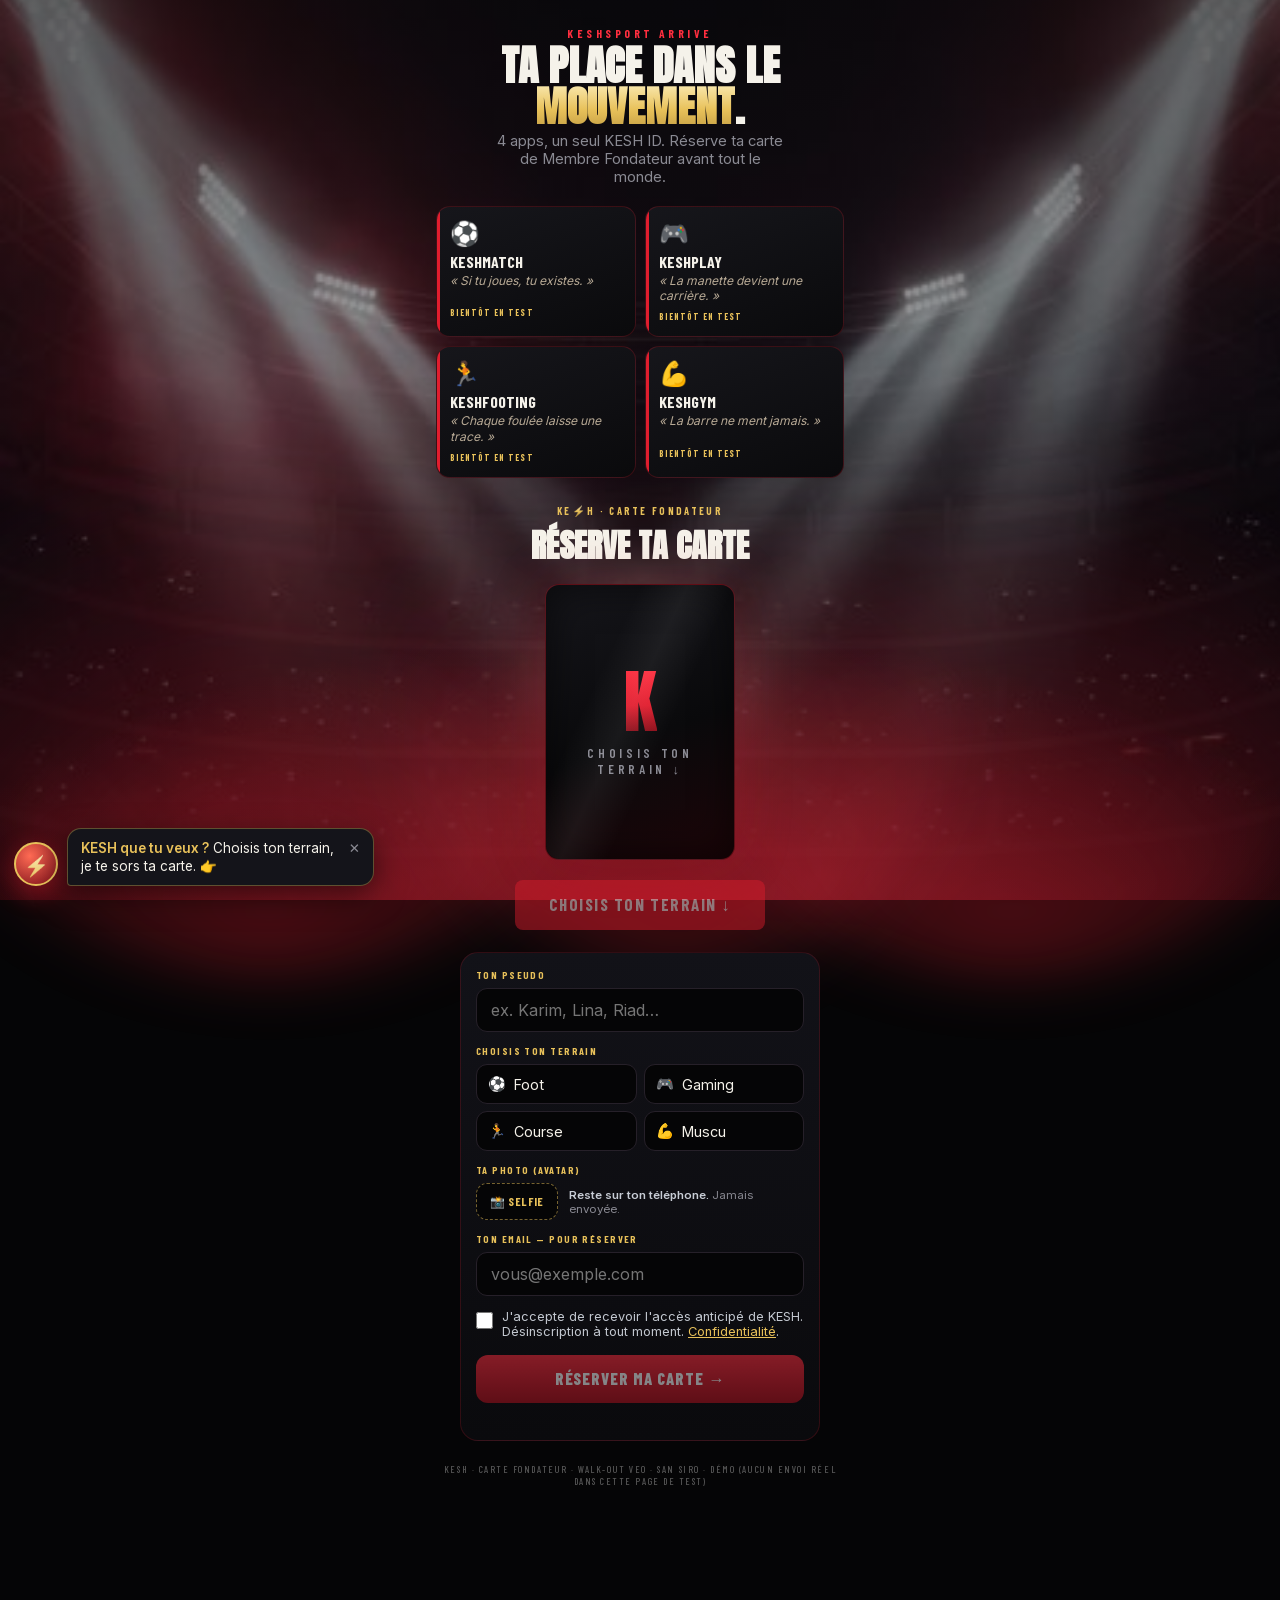
==== commit feaee724: "perf+rgpd: D4 — auto-héberger les polices (retire Google Fonts) - 19 woff2 latin (Fraunces/Manrope/A" ====
--- a/carte.html
+++ b/carte.html
@@ -7,9 +7,7 @@
 <meta name="robots" content="noindex">
 <link rel="icon" href="/favicon.svg" type="image/svg+xml">
 <meta name="theme-color" content="#050506">
-<link rel="preconnect" href="https://fonts.googleapis.com">
-<link rel="preconnect" href="https://fonts.gstatic.com" crossorigin>
-<link href="https://fonts.googleapis.com/css2?family=Anton&family=Barlow+Condensed:wght@500;600;700;800&family=Inter:wght@400;500;600&family=JetBrains+Mono:wght@500;700&display=swap" rel="stylesheet">
+<link rel="stylesheet" href="/fonts.css">
 <style>
   :root{
     --noir:#050506; --rouge:#E11D2E; --rouge-vif:#FF2E3F; --or:#E8C15A; --or-fonce:#B8923B;
@@ -67,7 +65,7 @@
   /* ===== CINÉMATIQUE WALK-OUT (vidéo Veo) ===== */
   .cinema{position:fixed;inset:0;z-index:80;background:#000;display:none;align-items:center;justify-content:center}
   .cinema.on{display:flex}
-  .cinema video{width:100%;height:100%;object-fit:cover}
+  .cinema video{max-width:100%;max-height:100%;width:auto;height:auto;object-fit:contain}
   .cinema .skip{position:absolute;bottom:calc(24px + env(safe-area-inset-bottom));right:20px;z-index:2;background:rgba(5,5,6,.6);border:1px solid rgba(245,242,234,.3);color:#fff;font-family:var(--cond);font-weight:700;letter-spacing:.06em;text-transform:uppercase;font-size:.8rem;padding:9px 16px;border-radius:99px;cursor:pointer}
 
   .card-scene{display:none;perspective:1100px;animation:cardIn .7s cubic-bezier(.2,1.2,.35,1) both}
--- a/fonts.css
+++ b/fonts.css
@@ -0,0 +1,20 @@
+/* KESH — polices auto-hébergées (latin). Remplace Google Fonts (RGPD + perf). */
+@font-face{font-family:'Anton';font-style:normal;font-weight:400;font-display:swap;src:url(/assets/fonts/anton-400-normal-latin.woff2) format('woff2')}
+@font-face{font-family:'Barlow Condensed';font-style:normal;font-weight:500;font-display:swap;src:url(/assets/fonts/barlow-condensed-500-normal-latin.woff2) format('woff2')}
+@font-face{font-family:'Barlow Condensed';font-style:normal;font-weight:600;font-display:swap;src:url(/assets/fonts/barlow-condensed-600-normal-latin.woff2) format('woff2')}
+@font-face{font-family:'Barlow Condensed';font-style:normal;font-weight:700;font-display:swap;src:url(/assets/fonts/barlow-condensed-700-normal-latin.woff2) format('woff2')}
+@font-face{font-family:'Barlow Condensed';font-style:normal;font-weight:800;font-display:swap;src:url(/assets/fonts/barlow-condensed-800-normal-latin.woff2) format('woff2')}
+@font-face{font-family:'Fraunces';font-style:italic;font-weight:400;font-display:swap;src:url(/assets/fonts/fraunces-400-italic-latin.woff2) format('woff2')}
+@font-face{font-family:'Fraunces';font-style:normal;font-weight:400;font-display:swap;src:url(/assets/fonts/fraunces-400-normal-latin.woff2) format('woff2')}
+@font-face{font-family:'Fraunces';font-style:normal;font-weight:600;font-display:swap;src:url(/assets/fonts/fraunces-600-normal-latin.woff2) format('woff2')}
+@font-face{font-family:'Fraunces';font-style:normal;font-weight:700;font-display:swap;src:url(/assets/fonts/fraunces-700-normal-latin.woff2) format('woff2')}
+@font-face{font-family:'Inter';font-style:normal;font-weight:400;font-display:swap;src:url(/assets/fonts/inter-400-normal-latin.woff2) format('woff2')}
+@font-face{font-family:'Inter';font-style:normal;font-weight:500;font-display:swap;src:url(/assets/fonts/inter-500-normal-latin.woff2) format('woff2')}
+@font-face{font-family:'Inter';font-style:normal;font-weight:600;font-display:swap;src:url(/assets/fonts/inter-600-normal-latin.woff2) format('woff2')}
+@font-face{font-family:'JetBrains Mono';font-style:normal;font-weight:500;font-display:swap;src:url(/assets/fonts/jetbrains-mono-500-normal-latin.woff2) format('woff2')}
+@font-face{font-family:'JetBrains Mono';font-style:normal;font-weight:700;font-display:swap;src:url(/assets/fonts/jetbrains-mono-700-normal-latin.woff2) format('woff2')}
+@font-face{font-family:'Manrope';font-style:normal;font-weight:400;font-display:swap;src:url(/assets/fonts/manrope-400-normal-latin.woff2) format('woff2')}
+@font-face{font-family:'Manrope';font-style:normal;font-weight:500;font-display:swap;src:url(/assets/fonts/manrope-500-normal-latin.woff2) format('woff2')}
+@font-face{font-family:'Manrope';font-style:normal;font-weight:600;font-display:swap;src:url(/assets/fonts/manrope-600-normal-latin.woff2) format('woff2')}
+@font-face{font-family:'Manrope';font-style:normal;font-weight:700;font-display:swap;src:url(/assets/fonts/manrope-700-normal-latin.woff2) format('woff2')}
+@font-face{font-family:'Manrope';font-style:normal;font-weight:800;font-display:swap;src:url(/assets/fonts/manrope-800-normal-latin.woff2) format('woff2')}
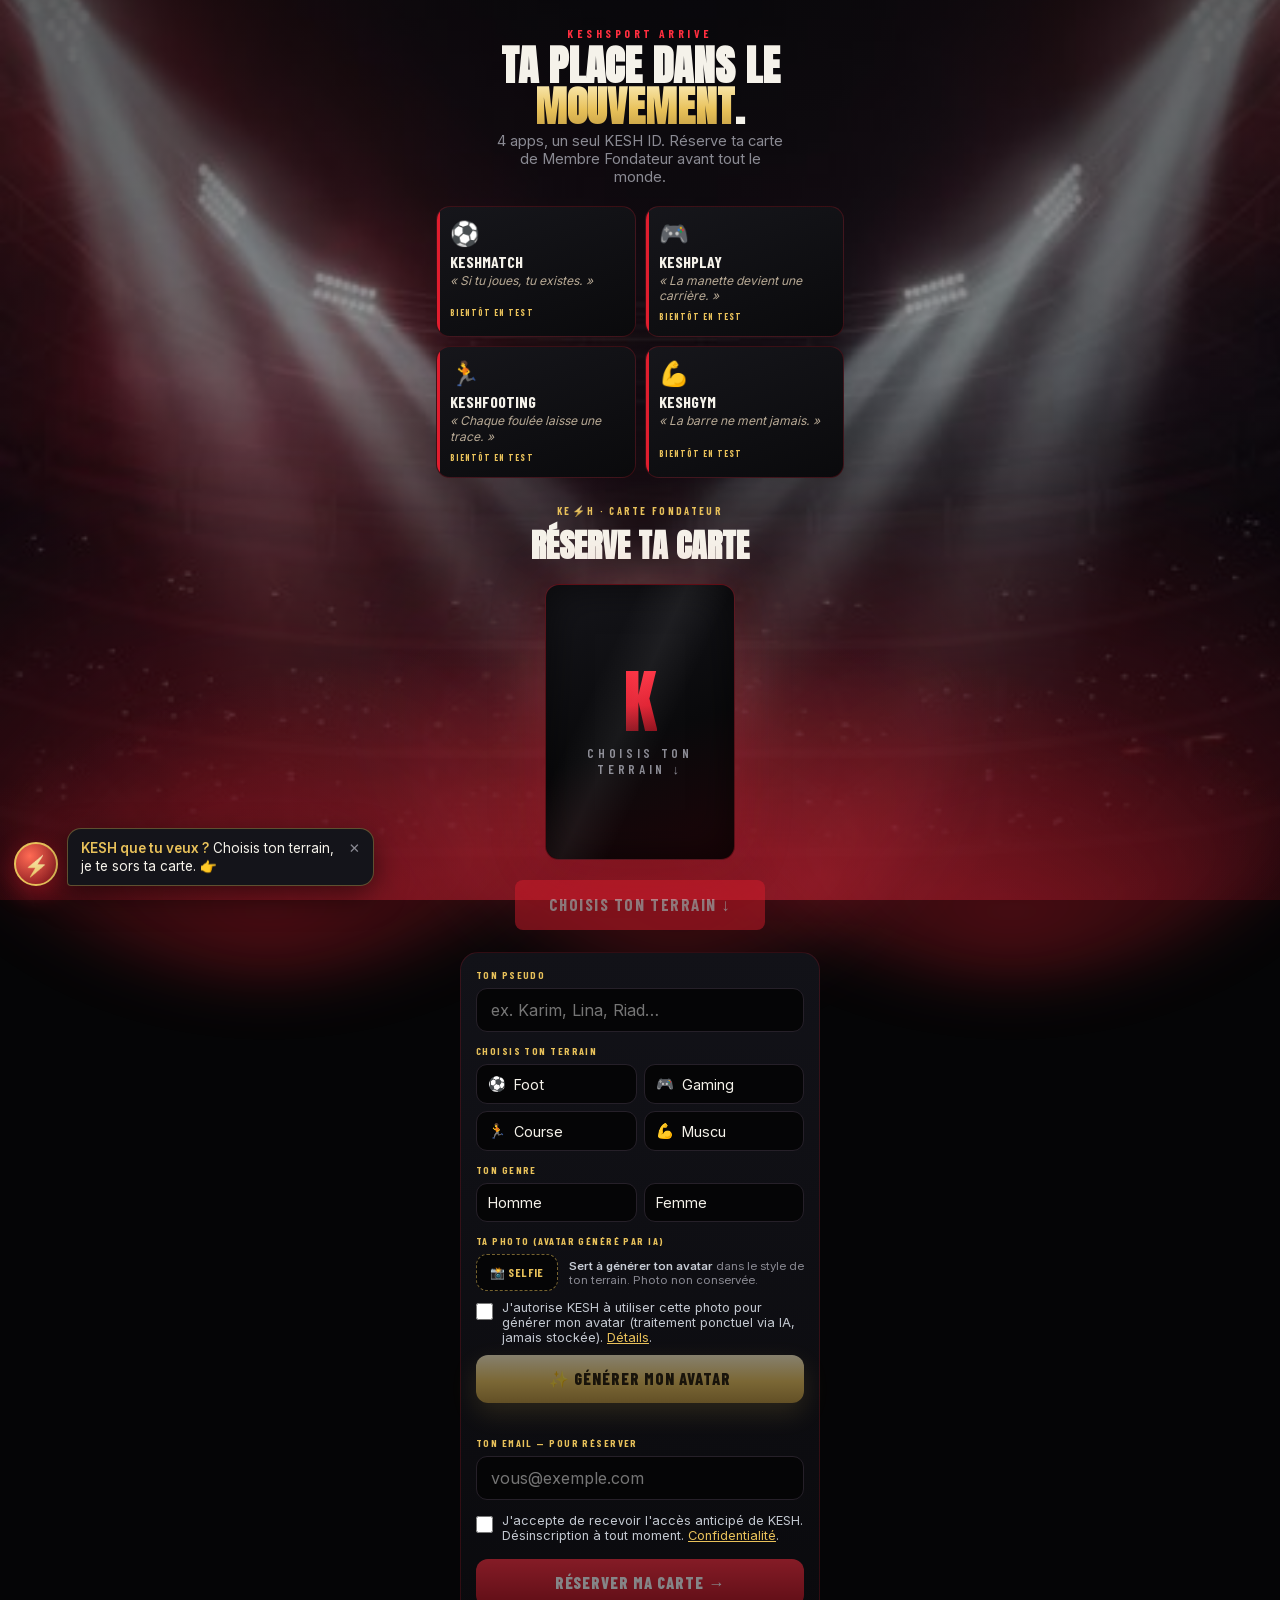
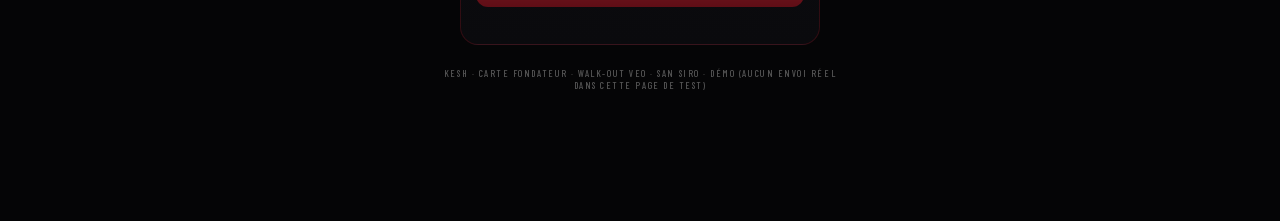
==== commit 65cd1c64: "feat(avatar): génération d'avatar par IA depuis la vraie photo (D1/D2 gate 24/07) Constat de Cobra (" ====
--- a/carte.html
+++ b/carte.html
@@ -85,9 +85,18 @@
   .card[data-app="KeshGym"][data-teaser="1"]{box-shadow:0 24px 44px rgba(0,0,0,.7),inset 0 0 80px rgba(150,172,205,.14)}
   .cardbg{position:absolute;inset:0;z-index:0;background-image:url("assets/avatars/kesh-foot-h-sansiro-web.jpg");background-size:cover;background-position:center 22%;opacity:0;transition:opacity .5s}
   .card[data-app="KeshMatch"] .cardbg{opacity:1}
+  .cardbg-gen{position:absolute;inset:0;z-index:0;width:100%;height:100%;object-fit:cover;object-position:center 20%;opacity:0;transition:opacity .6s}
   .card-scrim{position:absolute;inset:0;z-index:1;background:linear-gradient(180deg,rgba(5,5,6,.35) 0%,transparent 26%,transparent 46%,rgba(5,5,6,.78) 74%,rgba(5,5,6,.92) 100%)}
   .selfie-inset{position:absolute;top:20px;right:20px;width:52px;height:52px;border-radius:50%;object-fit:cover;border:2px solid var(--or);z-index:4;display:none;box-shadow:0 4px 14px rgba(0,0,0,.6)}
   .card.has-selfie .selfie-inset{display:block}
+  .card.has-generated .cardbg{opacity:0}
+  .card.has-generated .cardbg-gen{opacity:1}
+  .card.has-generated .selfie-inset{display:none}
+  .avatar-loading{position:absolute;inset:0;z-index:6;display:none;align-items:center;justify-content:center;flex-direction:column;gap:10px;background:rgba(5,5,6,.72);backdrop-filter:blur(2px);text-align:center;padding:0 20px}
+  .card.generating .avatar-loading{display:flex}
+  .spinner{width:30px;height:30px;border-radius:50%;border:3px solid rgba(232,193,90,.25);border-top-color:var(--or);animation:spin .8s linear infinite}
+  @keyframes spin{to{transform:rotate(360deg)}}
+  .avatar-loading span{font-family:var(--cond);font-weight:700;letter-spacing:.06em;text-transform:uppercase;font-size:.78rem;color:var(--or)}
   .sheen{position:absolute;inset:0;pointer-events:none;clip-path:polygon(12% 0, 88% 0, 100% 7%, 100% 84%, 50% 100%, 0 84%, 0 7%);background:linear-gradient(115deg,transparent 35%,rgba(255,255,255,.09) 48%,transparent 62%);animation:sheenMove 4.5s ease-in-out infinite;z-index:4}
   @keyframes sheenMove{0%,100%{transform:translateX(-70%)}50%{transform:translateX(70%)}}
 
@@ -186,7 +195,9 @@
     <div class="card-scene" id="cardScene">
       <div class="card" id="card" data-app="KeshMatch" data-teaser="0">
         <div class="cardbg"></div>
+        <img class="cardbg-gen" id="cardbgGen" alt="">
         <div class="card-scrim"></div>
+        <div class="avatar-loading"><div class="spinner"></div><span>Génération de ton avatar…</span></div>
         <div class="kesh-mini">KE<span class="bolt">⚡</span>H</div>
         <div class="note-block"><div class="note">65</div><div class="tier">Bronze</div><div class="flag">🇩🇿</div></div>
         <img class="selfie-inset" id="selfieInset" alt="">
@@ -214,8 +225,17 @@
           <div class="chip" data-app="KeshGym" data-t="Muscu"><span>💪</span> Muscu</div>
         </div>
       </div>
-      <div class="field"><label class="l">Ta photo (avatar)</label>
-        <div class="selfie"><label class="btn" for="selfie">📸 Selfie</label><input id="selfie" type="file" accept="image/*"><span class="hint"><b>Reste sur ton téléphone.</b> Jamais envoyée.</span></div>
+      <div class="field"><label class="l">Ton genre</label>
+        <div class="chips" id="genreChips">
+          <div class="chip" data-g="H">Homme</div>
+          <div class="chip" data-g="F">Femme</div>
+        </div>
+      </div>
+      <div class="field"><label class="l">Ta photo (avatar généré par IA)</label>
+        <div class="selfie"><label class="btn" for="selfie">📸 Selfie</label><input id="selfie" type="file" accept="image/*"><span class="hint" id="selfieHint"><b>Sert à générer ton avatar</b> dans le style de ton terrain. Photo non conservée.</span></div>
+        <label class="consent" style="margin-top:9px"><input id="photoConsent" type="checkbox"><span>J'autorise KESH à utiliser cette photo pour générer mon avatar (traitement ponctuel via IA, jamais stockée). <a href="/confidentialite.html">Détails</a>.</span></label>
+        <button class="cta-res" id="genAvatar" type="button" disabled style="margin-top:10px;background:linear-gradient(180deg,#FFF3C9,var(--or) 55%,var(--or-fonce));color:#231a05;box-shadow:0 10px 26px rgba(232,193,90,.28)">✨ Générer mon avatar</button>
+        <p class="msg" id="genMsg"></p>
       </div>
       <div class="field"><label class="l" for="email">Ton email — pour réserver</label><input id="email" type="email" inputmode="email" autocomplete="email" placeholder="vous@exemple.com"></div>
       <div class="field"><label class="consent"><input id="consent" type="checkbox"><span>J'accepte de recevoir l'accès anticipé de KESH. Désinscription à tout moment. <a href="/confidentialite.html">Confidentialité</a>.</span></label></div>
@@ -250,7 +270,7 @@
     KeshFooting:{terrain:"Course",full:false,stats:["END","VIT","ALL","DÉN","RÉC","MEN"]},
     KeshGym:{terrain:"Muscu",full:false,stats:["FRC","EXP","VOL","END","TEC","MEN"]}
   };
-  var st={pseudo:"",app:null,revealed:false,selfie:false};
+  var st={pseudo:"",app:null,gender:null,revealed:false,selfie:false,selfieFile:null,generated:false};
 
   function drawCard(){
     var a=st.app?APPS[st.app]:null;
@@ -278,7 +298,43 @@
   });
   $("selfie").addEventListener("change",function(e){
     var f=e.target.files&&e.target.files[0]; if(!f)return;
-    var r=new FileReader(); r.onload=function(ev){ $("selfieInset").src=ev.target.result; $("card").classList.add("has-selfie"); st.selfie=true; }; r.readAsDataURL(f);
+    st.selfieFile=f;
+    var r=new FileReader(); r.onload=function(ev){ $("selfieInset").src=ev.target.result; $("card").classList.add("has-selfie"); st.selfie=true; checkGenBtn(); }; r.readAsDataURL(f);
+  });
+  Array.prototype.forEach.call(document.querySelectorAll("#genreChips .chip"),function(c){
+    c.addEventListener("click",function(){
+      document.querySelectorAll("#genreChips .chip").forEach(function(x){x.classList.remove("on");}); c.classList.add("on");
+      st.gender=c.getAttribute("data-g"); checkGenBtn();
+    });
+  });
+  $("photoConsent").addEventListener("change",checkGenBtn);
+  function checkGenBtn(){
+    $("genAvatar").disabled=!(st.selfieFile && st.gender && st.app && $("photoConsent").checked);
+  }
+  $("genAvatar").addEventListener("click",function(){
+    if($("genAvatar").disabled)return;
+    var card=$("card"), msg=$("genMsg");
+    msg.className="msg"; msg.textContent=""; card.classList.add("generating"); $("genAvatar").disabled=true;
+    var r=new FileReader();
+    r.onload=function(ev){
+      var raw=String(ev.target.result).split(",")[1];
+      fetch("/api/generate-avatar",{method:"POST",headers:{"Content-Type":"application/json"},
+        body:JSON.stringify({imageBase64:raw,mimeType:st.selfieFile.type,app:st.app,gender:st.gender})})
+      .then(function(res){ return res.json().then(function(d){ return {ok:res.ok,d:d}; }); })
+      .then(function(out){
+        card.classList.remove("generating");
+        if(!out.ok || !out.d || !out.d.imageBase64){ throw new Error((out.d&&out.d.error)||"generation_failed"); }
+        $("cardbgGen").src="data:"+out.d.mimeType+";base64,"+out.d.imageBase64;
+        card.classList.add("has-generated"); st.generated=true;
+        msg.textContent="Avatar généré ✓"; $("genAvatar").disabled=false;
+      })
+      .catch(function(){
+        card.classList.remove("generating");
+        msg.className="msg err"; msg.textContent="Génération indisponible pour l'instant — on garde ton avatar par défaut.";
+        $("genAvatar").disabled=false;
+      });
+    };
+    r.readAsDataURL(st.selfieFile);
   });
 
   function openPack(){ if($("packBtn").disabled)return;
